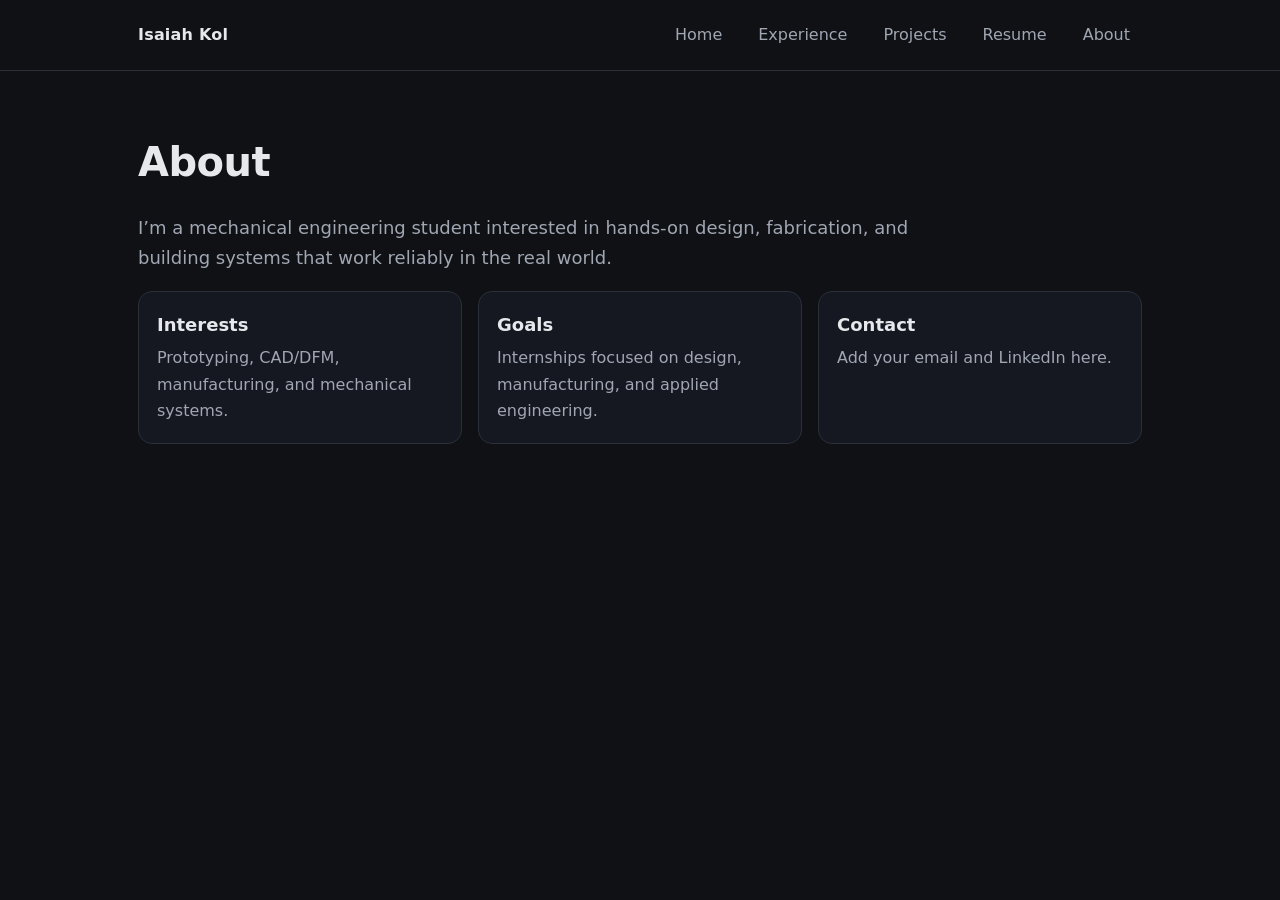
==== about.html @ 22c5e318 "Update and rename about to about.html" ====
<!DOCTYPE html>
<html lang="en">
<head>
  <meta charset="UTF-8">
  <title>About | Isaiah Kol</title>
  <meta name="viewport" content="width=device-width, initial-scale=1">
  <link rel="stylesheet" href="styles.css">
</head>
<body>

<header>
  <div class="nav">
    <div class="brand">Isaiah Kol</div>
    <nav class="navlinks">
      <a href="index.html">Home</a>
      <a href="experience.html">Experience</a>
      <a href="projects.html">Projects</a>
      <a href="resume.html">Resume</a>
      <a href="about.html">About</a>
    </nav>
  </div>
</header>

<main class="container">
  <h1>About</h1>
  <p class="lead">
    I’m a mechanical engineering student interested in hands-on design, fabrication,
    and building systems that work reliably in the real world.
  </p>

  <div class="grid">
    <div class="card">
      <h3>Interests</h3>
      <p>Prototyping, CAD/DFM, manufacturing, and mechanical systems.</p>
    </div>
    <div class="card">
      <h3>Goals</h3>
      <p>Internships focused on design, manufacturing, and applied engineering.</p>
    </div>
    <div class="card">
      <h3>Contact</h3>
      <p>Add your email and LinkedIn here.</p>
    </div>
  </div>
</main>

</body>
</html>
---- styles.css ----
:root{
  --bg:#0f1115;
  --panel:#151821;
  --panel2:#1b1f2a;
  --text:#e6e8eb;
  --muted:#a0a6b2;
  --border:#2a2f3a;
  --accent:#8ab4f8;
}

*{ box-sizing:border-box; }
html,body{ height:100%; }

body{
  margin:0;
  font-family: system-ui, -apple-system, Segoe UI, Roboto, Arial, sans-serif;
  color:var(--text);
  background: var(--bg);
  line-height:1.65;
}

a{
  color:inherit;
  text-decoration:none;
}

.container{
  max-width:1040px;
  margin:0 auto;
  padding:36px 18px 72px;
}

/* Header / Nav */
header{
  position:sticky;
  top:0;
  z-index:20;
  background: var(--bg);
  border-bottom:1px solid var(--border);
}

.nav{
  display:flex;
  align-items:center;
  justify-content:space-between;
  max-width:1040px;
  margin:0 auto;
  padding:14px 18px;
}

.brand{
  font-weight:700;
  letter-spacing:0.2px;
}

.navlinks{
  display:flex;
  gap:12px;
}

.nav a{
  padding:8px 12px;
  border-radius:8px;
  color:var(--muted);
}
.nav a:hover{
  background: var(--panel);
  color:var(--text);
}

/* Typography */
h1{
  font-size:40px;
  margin:22px 0 10px;
  letter-spacing:-0.5px;
}
h2{
  font-size:22px;
  margin:36px 0 10px;
}
p.lead{
  font-size:18px;
  color:var(--muted);
  max-width:70ch;
}

/* Hero */
.hero{
  background: var(--panel);
  border:1px solid var(--border);
  border-radius:14px;
  padding:24px;
}

/* Badges */
.badges{
  display:flex;
  gap:8px;
  flex-wrap:wrap;
  margin-top:10px;
}
.badge{
  font-size:12px;
  padding:6px 10px;
  border-radius:999px;
  background: var(--panel2);
  color:var(--muted);
  border:1px solid var(--border);
}

/* Buttons */
.actions{
  display:flex;
  gap:12px;
  margin-top:18px;
}
.btn{
  padding:10px 14px;
  border-radius:8px;
  font-weight:600;
  background: var(--accent);
  color:#0b0d12;
}
.btn.secondary{
  background: var(--panel2);
  color:var(--text);
  border:1px solid var(--border);
}

/* Cards / Grid */
.grid{
  display:grid;
  grid-template-columns: repeat(3, 1fr);
  gap:16px;
  margin-top:18px;
}
@media(max-width:900px){
  .grid{ grid-template-columns:repeat(2,1fr); }
}
@media(max-width:620px){
  .grid{ grid-template-columns:1fr; }
  h1{ font-size:34px; }
}

.card{
  background: var(--panel);
  border:1px solid var(--border);
  border-radius:14px;
  padding:18px;
}
.card h3{
  margin:0 0 6px;
  font-size:18px;
}
.card p{
  margin:0;
  color:var(--muted);
}

/* Resume PDF */
iframe.pdf{
  width:100%;
  height:900px;
  border:1px solid var(--border);
  border-radius:12px;
  background:#0b0d12;
}
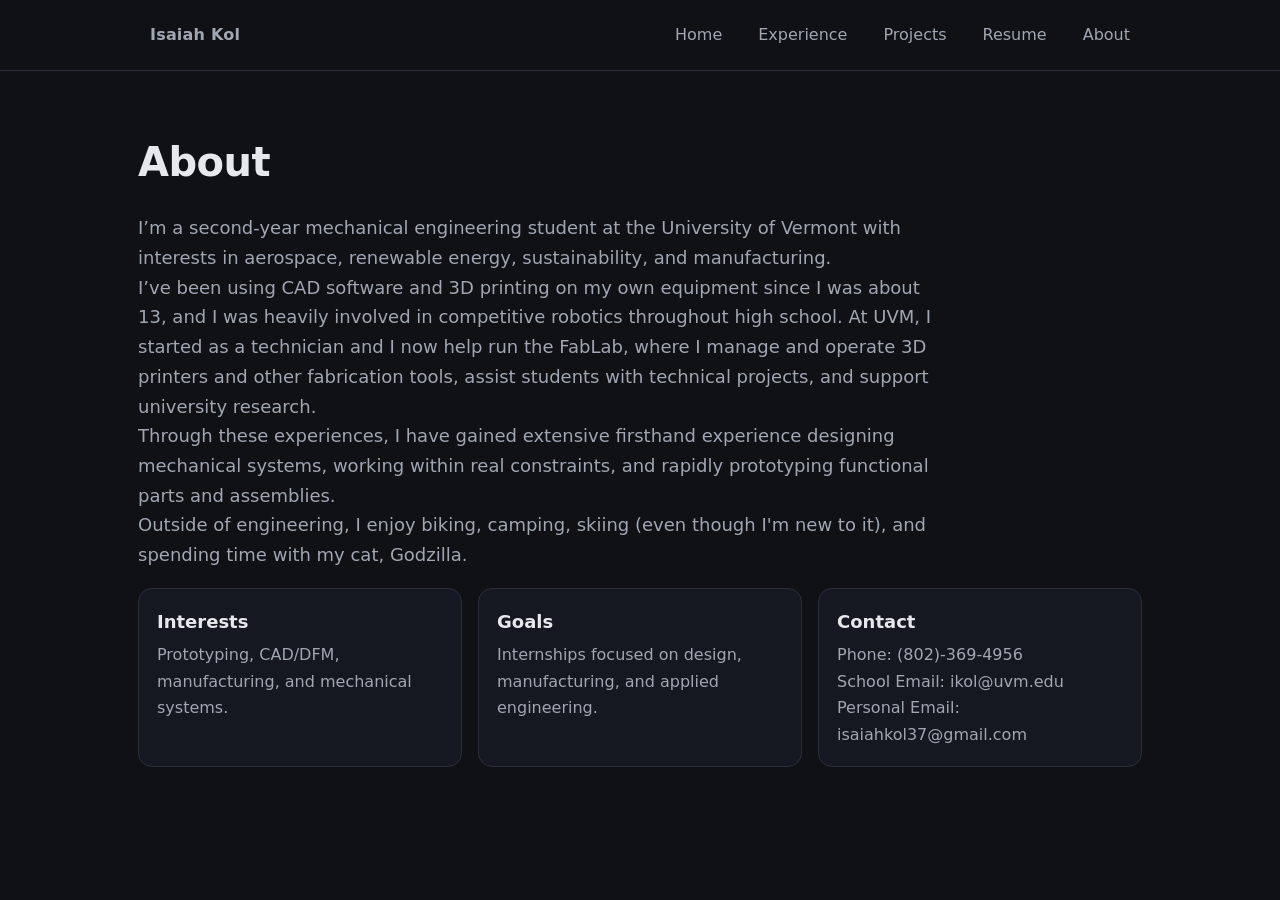
==== commit 463b6cf6: "Update about.html" ====
--- a/about.html
+++ b/about.html
@@ -10,8 +10,13 @@
 
 <header>
   <div class="nav">
-    <div class="brand">Isaiah Kol</div>
-    <nav class="navlinks">
+    <a class="brand" href="index.html">Isaiah Kol</a>
+
+    <button class="nav-toggle" aria-label="Open menu" aria-expanded="false" aria-controls="site-nav">
+      ☰
+    </button>
+
+    <nav id="site-nav" class="navlinks">
       <a href="index.html">Home</a>
       <a href="experience.html">Experience</a>
       <a href="projects.html">Projects</a>
@@ -21,11 +26,17 @@
   </div>
 </header>
 
+
 <main class="container">
   <h1>About</h1>
   <p class="lead">
-    I’m a mechanical engineering student interested in hands-on design, fabrication,
-    and building systems that work reliably in the real world.
+  I’m a second-year mechanical engineering student at the University of Vermont with interests in aerospace, renewable energy, sustainability, and manufacturing. 
+  <br>
+  I’ve been using CAD software and 3D printing on my own equipment since I was about 13, and I was heavily involved in competitive robotics throughout high school. At UVM, I started as a technician and I now help run the FabLab, where I manage and operate 3D printers and other fabrication tools, assist students with technical projects, and support university research. 
+  <br>
+  Through these experiences, I have gained extensive firsthand experience designing mechanical systems, working within real constraints, and rapidly prototyping functional parts and assemblies. 
+  <br>
+  Outside of engineering, I enjoy biking, camping, skiing (even though I'm new to it), and spending time with my cat, Godzilla.
   </p>
 
   <div class="grid">
@@ -39,10 +50,23 @@
     </div>
     <div class="card">
       <h3>Contact</h3>
-      <p>Add your email and LinkedIn here.</p>
+      <p>Phone: (802)-369-4956</p>
+      <p>School Email: ikol@uvm.edu</p>
+      <p>Personal Email: isaiahkol37@gmail.com</p>
     </div>
   </div>
 </main>
+<script>
+  const btn = document.querySelector('.nav-toggle');
+  const nav = document.querySelector('.navlinks');
+
+  if (btn && nav) {
+    btn.addEventListener('click', () => {
+      const isOpen = nav.classList.toggle('open');
+      btn.setAttribute('aria-expanded', isOpen ? 'true' : 'false');
+    });
+  }
+</script>
 
 </body>
 </html>
--- a/styles.css
+++ b/styles.css
@@ -76,7 +76,7 @@
 }
 h2{
   font-size:22px;
-  margin:36px 0 10px;
+  margin:22px 0 10px;
 }
 p.lead{
   font-size:18px;
@@ -161,7 +161,309 @@
 iframe.pdf{
   width:100%;
   height:900px;
-  border:1px solid var(--border);
+  border:none;
   border-radius:12px;
   background:#0b0d12;
 }
+/* Home hero split layout */
+.hero-split{
+  display:grid;
+  grid-template-columns: 1.1fr 0.9fr;
+  gap:24px;
+  align-items:center;
+}
+
+.hero-photo{
+  width:100%;
+  aspect-ratio: 4 / 5;
+  border-radius:14px;
+  overflow:hidden;
+  border:1px solid var(--border);
+  background: var(--panel2);
+}
+
+.hero-photo img{
+  width:100%;
+  height:100%;
+  object-fit:cover;
+  display:block;
+}
+
+.cta-stack{
+  display:flex;
+  flex-direction:column;
+  align-items:flex-start;
+  gap:10px;
+  margin-top:18px;
+}
+
+/* LinkedIn link under buttons */
+.linkedin-link{
+  display:inline-flex;
+  align-items:center;
+  gap:8px;
+  color: var(--muted);
+  font-weight:600;
+}
+
+.linkedin-link:hover{
+  color: var(--text);
+  text-decoration: underline;
+}
+
+/* Mobile: stack photo under text */
+@media(max-width:900px){
+  .hero-split{ grid-template-columns: 1fr; }
+  .hero-photo{ aspect-ratio: 16 / 9; }
+}
+/* Centered home hero */
+.hero-center{
+  text-align:center;
+  padding:34px 22px;
+}
+
+.hero-center h1{
+  margin-top:0;
+}
+
+.hero-center .lead{
+  margin-left:auto;
+  margin-right:auto;
+}
+
+/* Headshot in hero */
+.hero-headshot{
+  width:min(320px, 85vw);
+  aspect-ratio: 4 / 5;
+  margin:18px auto 0;
+  border-radius:14px;
+  overflow:hidden;
+  border:1px solid var(--border);
+  background: var(--panel2);
+}
+
+.hero-headshot img{
+  width:100%;
+  height:100%;
+  object-fit:cover;
+  object-position: 50% 20%;
+  display:block;
+}
+
+/* Buttons row centered */
+.actions.center{
+  justify-content:center;
+  flex-wrap:wrap;
+}
+
+/* LinkedIn button */
+.btn.linkedin{
+  background:#0072b1;
+  color:#ffffff;
+}
+/* Hamburger + mobile nav */
+.nav-toggle{
+  display:none;
+  background: transparent;
+  border: 1px solid var(--border);
+  color: var(--text);
+  border-radius: 10px;
+  padding: 8px 10px;
+  font-size: 18px;
+  line-height: 1;
+  cursor: pointer;
+}
+
+@media (max-width: 760px){
+  .nav-toggle{ display:inline-flex; align-items:center; justify-content:center; }
+
+  /* hide links by default on mobile */
+  .navlinks{
+    display:none;
+    position:absolute;
+    left:18px;
+    right:18px;
+    top:58px;
+    background: var(--panel);
+    border: 1px solid var(--border);
+    border-radius: 14px;
+    padding: 10px;
+    flex-direction: column;
+    gap: 6px;
+  }
+
+  /* show when open */
+  .navlinks.open{ display:flex; }
+
+  /* make header hold the dropdown positioning */
+  header{ position: sticky; }
+  .nav{ position: relative; }
+}
+@media (max-width: 620px){
+  .hero-center h1{
+    font-size: 30px;
+    line-height: 1.15;
+    letter-spacing: -0.3px;
+  }
+}
+@media (max-width: 620px){
+  .hero-headshot{
+    width: 95%;
+    margin-left: auto;
+    margin-right: auto;
+    aspect-ratio: 1 / 1;
+  }
+}
+
+@media (max-width: 620px){
+  .badges{ margin-top: 10px; }
+  .actions.center{ margin-top: 12px !important; }
+}
+.hero{ overflow: hidden; }
+/* Media carousel (horizontal scroll) */
+.carousel{
+  display:flex;
+  gap:12px;
+  overflow-x:auto;
+  padding: 10px 4px 14px;
+  scroll-snap-type: x mandatory;
+  -webkit-overflow-scrolling: touch;
+}
+
+.carousel::-webkit-scrollbar{
+  height:10px;
+}
+.carousel::-webkit-scrollbar-thumb{
+  background: var(--border);
+  border-radius: 999px;
+}
+
+.slide{
+  flex: 0 0 auto;
+  width: min(350px, 92%);
+  scroll-snap-align: center;
+  border: 1px solid var(--border);
+  border-radius: 14px;
+  overflow: hidden;
+  background: var(--panel);
+}
+
+.slide img,
+.slide video{
+  width:100%;
+  height:auto;
+  display:block;
+}
+
+/* Optional caption under each slide */
+.caption{
+  padding:10px 12px;
+  color: var(--muted);
+  font-size: 14px;
+  border-top: 1px solid var(--border);
+  background: var(--panel);
+}
+.project-hero{
+  margin: 18px 0 22px;
+  border: 1px solid var(--border);
+  border-radius: 14px;
+  overflow: hidden;
+  background: var(--panel);
+}
+
+.project-hero img{
+  width: 100%;
+  height: auto;
+  display: block;
+}
+/* Project tiles */
+.project-card{
+  display:block;
+  position:relative;
+  height: 200px;              /* set your tile height */
+  border-radius: 14px;
+  overflow:hidden;
+  border: 1px solid var(--border);
+  background: var(--panel);
+}
+
+.project-card img{
+  width:100%;
+  height:100%;
+  object-fit: cover;
+  display:block;
+}
+
+.project-card .overlay{
+  position:absolute;
+  left:0;
+  right:0;
+  bottom:0;
+  padding: 12px 12px;
+  background: rgba(0,0,0,0.55);
+}
+
+.project-card h3{
+  margin:0;
+  font-size: 16px;
+  color: var(--text);
+}
+
+/* Nice hover */
+.project-card:hover{
+  transform: translateY(-1px);
+}
+.project-card{
+  transition: transform 120ms ease;
+}
+pre.codeblock{
+  padding:14px;
+  border-radius:14px;
+  border:1px solid var(--border);
+  background:#0b0d12;
+  overflow:auto;
+}
+pre.codeblock code{
+  font-family: ui-monospace, SFMono-Regular, Menlo, Monaco, Consolas, "Liberation Mono", monospace;
+  font-size:13px;
+  line-height:1.55;
+}
+.video-wrapper {
+  position: relative;
+  padding-bottom: 56.25%; /* 16:9 */
+  height: 0;
+  overflow: hidden;
+}
+
+.video-wrapper iframe {
+  position: absolute;
+  top: 0;
+  left: 0;
+  width: 100%;
+  height: 100%;
+  border: 0;
+}
+/* Base (default) video: 16:9 */
+.video-wrapper{
+  position: relative;
+  width: 100%;
+  padding-bottom: 56.25%; /* 16:9 */
+  height: 0;
+  overflow: hidden;
+  border-radius: 16px; /* optional, matches your cards */
+}
+
+.video-wrapper iframe{
+  position: absolute;
+  inset: 0;
+  width: 100%;
+  height: 100%;
+  border: 0;
+}
+
+/* Vertical (Shorts/Reels): 9:16 */
+.video-wrapper.video-vertical{
+  padding-bottom: 142%; /* 16/9 * 100 = 177.78% */
+  max-width: 360px;        /* keeps it from being hilariously tall */
+  margin: 0 auto;          /* centers it */
+}
